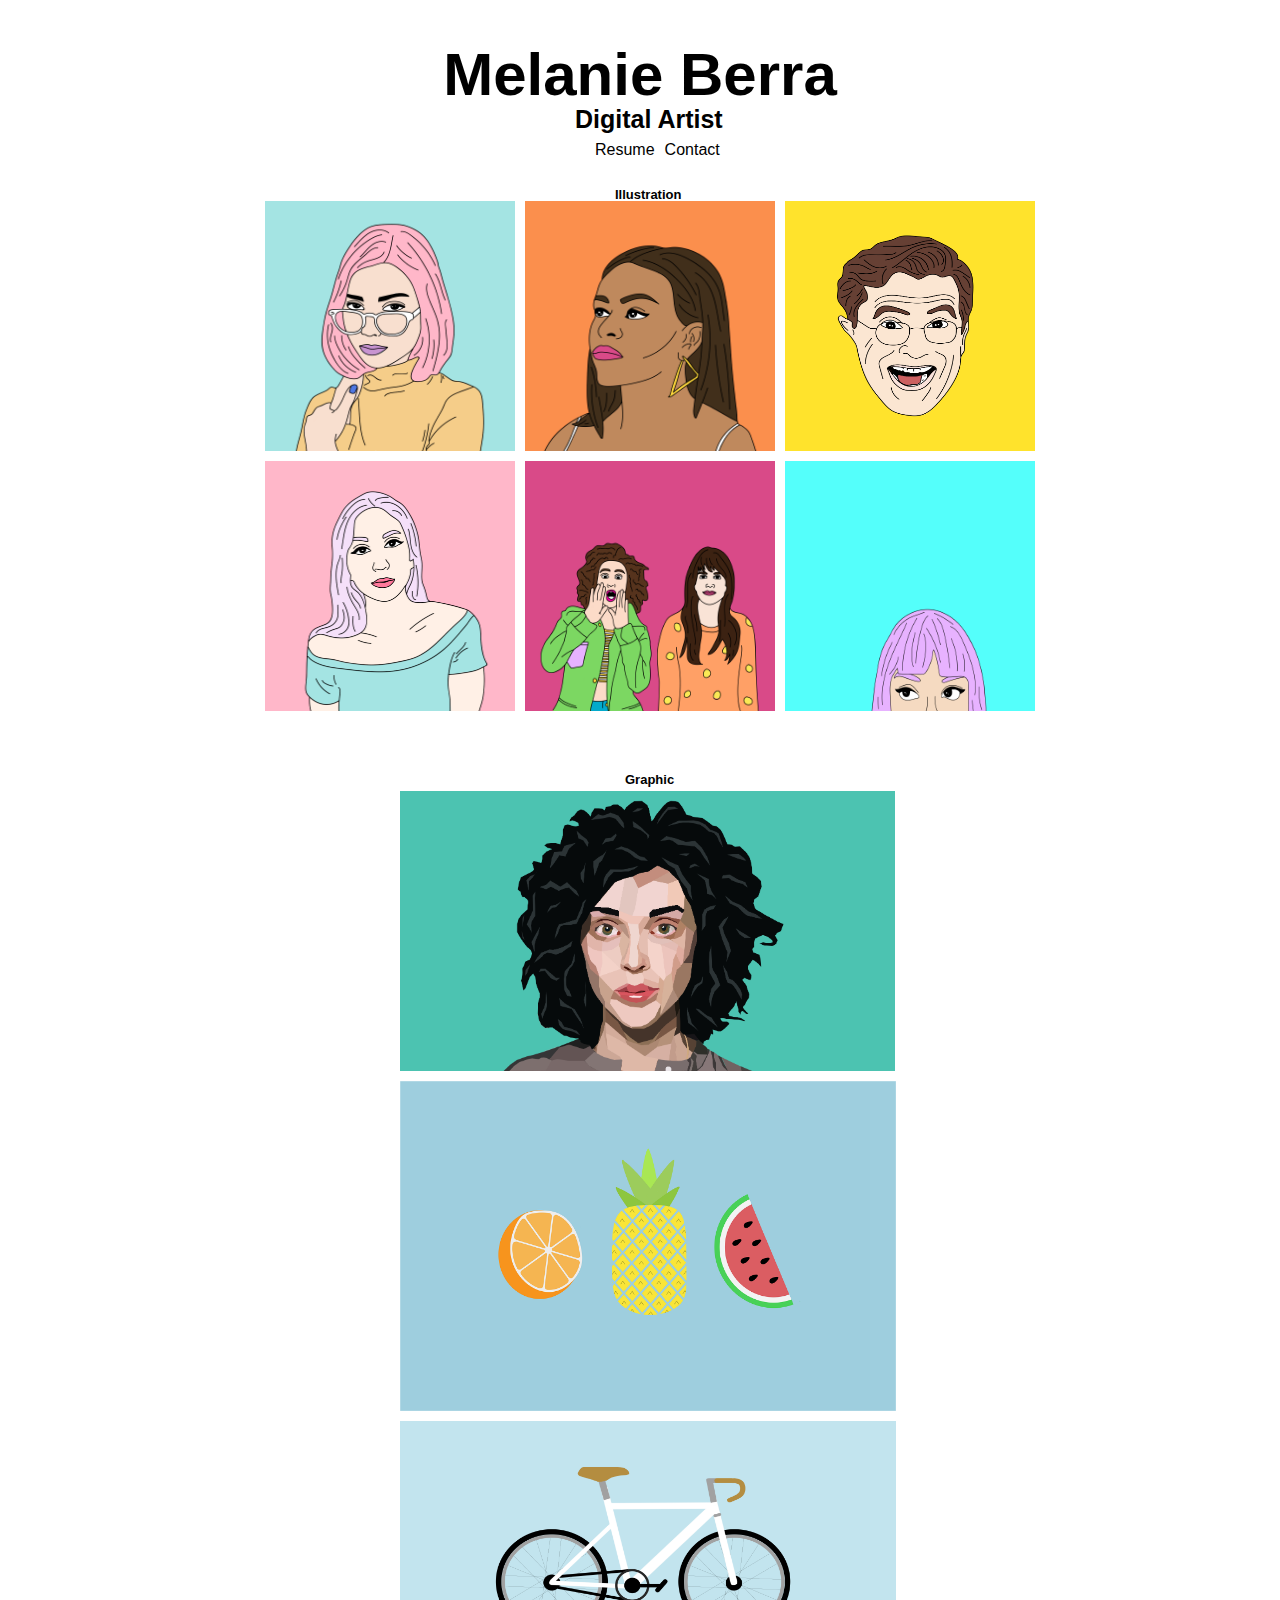
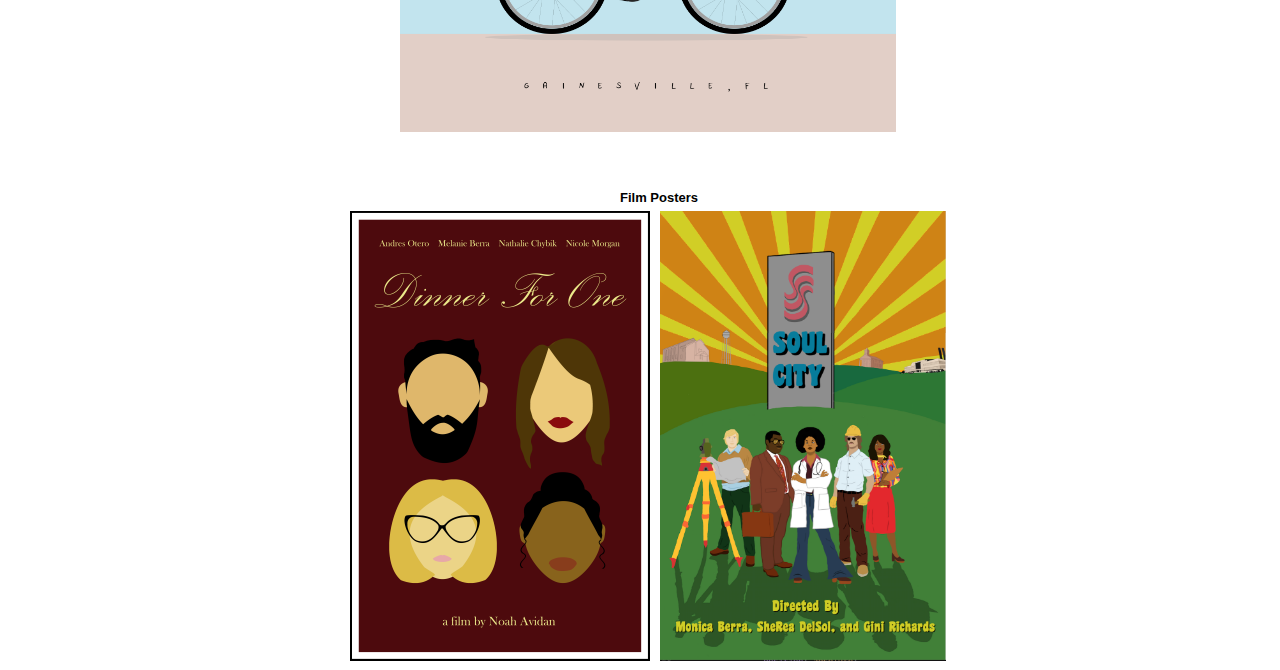
==== portfolio_website/index.html @ 70b6f41b "Add files via upload" ====
<!doctype html>
<html>
<head>
<meta charset="UTF-8">
<title>Melanie Berra</title>
<link rel="stylesheet" type="text/css" href="styles.css">
</head>

<body>

<h1>Melanie Berra</h1>
<h3>Digital Artist</h3>
<h4>Illustration</h4>
<h5>Graphic</h5>
<h6>Film Posters</h6>
	

<ul class="navigation">
  <li><a href="resume.html">Resume</a></li>
		<li><a href="contact.html">Contact</a></li>
	</ul>
	
	
<ul id="illustrations"> 
	<li> 
  <img src="images/BLAKE copy.png" width="250" height="250" alt=""/>
	</li>
	<li>	
    <img src="images/MICHELLEOBAMA copy.png" width="250" height="250" alt=""/>
    </li>
    <li>
    <img src="images/STEVENCOLBERT copy.png" width="250" height="250" alt=""/>
    </li>
</ul>

<ul id="illustrations2">
	<li>
    <img src="images/maddie_final copy.png" width="250" height="250" alt=""/> 
    </li>
    <li>
    <img src="images/broadcity_final copy.png" width="250" height="250" alt=""/> 
    </li>
    <li>
    <img src="images/melanie_final copy.png" width="250" height="250" alt=""/> 
    </li>
	</ul>

<ul id="graphic">
	<li>
    <img src="images/st. vincent graphic png 1 copy.png" width="495" height="280" alt=""/> 
    </li>
	
</ul>

<ul id="graphic2">
	<li>
    <img src="images/are you from florida 1 final copy.png" width="516" height="350" alt=""/> </li>
</ul>

<ul id="graphic3">
	<li>
    <img src="images/BIKE GAINESVILLE copy.png" width="496" height="311" alt=""/> </li>
</ul>
	
	
<ul id="filmposters">
	<li>
    <img src="images/dinner for one text shifts copy.png" width="300" height="" alt=""/> 
    </li>
    <li>
    <img src="images/soulcityposter.png" width="286" height="" alt=""/> 
    </li>
</ul>	
</body>


</html>
---- portfolio_website/styles.css ----
@charset "UTF-8";
/* CSS Document */

h1 {
	align-content: center;
	font-size: 60px;
}
h3 {
	align-content:center;
	position: absolute;
	font-size: 25px;
	left: 575px;
	top: 80px;
	
	}
h4 {
	align-content: center;
	position:absolute;
	left:615px;
	top: 170px;
	font-size: 13px;
}

h5 {
	align-content: center;
	position:absolute;
	left:625px;
	font-size: 13px;
	top:750px;
}

h6 {
	align-content:center;
	position:absolute;
	left:620px;
	font-size:13px;
	top:1760px;
}
	
	

body{
	font-family: Basic title font, "Trebuchet MS", Arial, sans-serif;
	text-align: center;		
}

#illustrations {display: inline-block;
				position: absolute;
				top:180px;
				left:220px;
				list-style-type: none;
}

#illustrations2{
	display:inline-block;
	position:absolute;
	left:220px;
	top:440px;
	list-style-type: none;
}
	
#graphic{
	display:inline-block;
	position:absolute;
	top:770px;
	left:355px;
	list-style-type:none;
}

#graphic2{
	display:inline-block;
	position:absolute;
	left:345px;
	top:1050px;
	list-style-type:none;
	
}

#graphic3{
	display:inline-block;
	position:absolute;
	left:355px;
	top:1400px;
	list-style-type:none;
}

#filmposters{
	display:inline-block;
	position:absolute;
	left:305px;
	top:1790px;
	list-style-type:none;
}

	
.navigation {
	
	position: absolute;
	left: 550px;
	top: 120px;
	list-style-type: none;
	width: 100%;
	
}

li{
	padding: 5px;
	float: left;
	text-align:center;
}

a {
	display:inline-block;
	color: black;
	text-decoration: none;
	
}
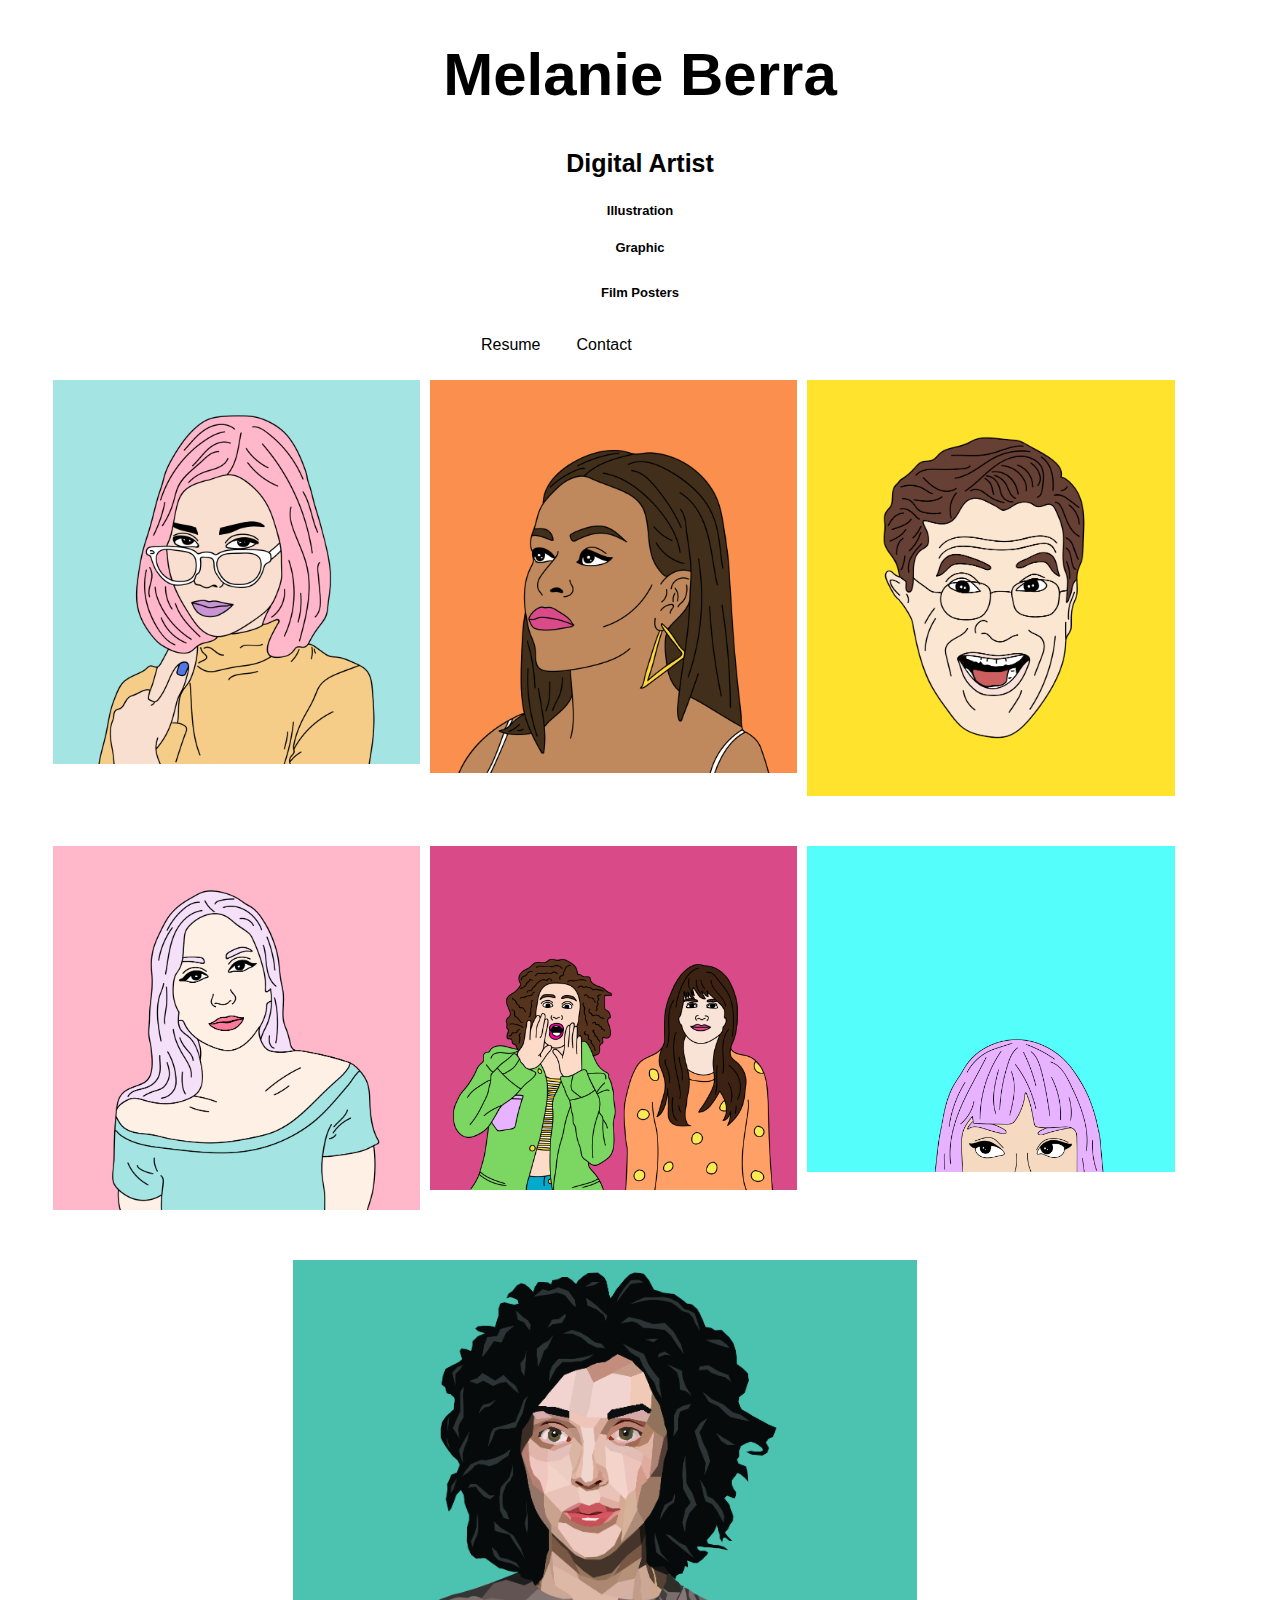
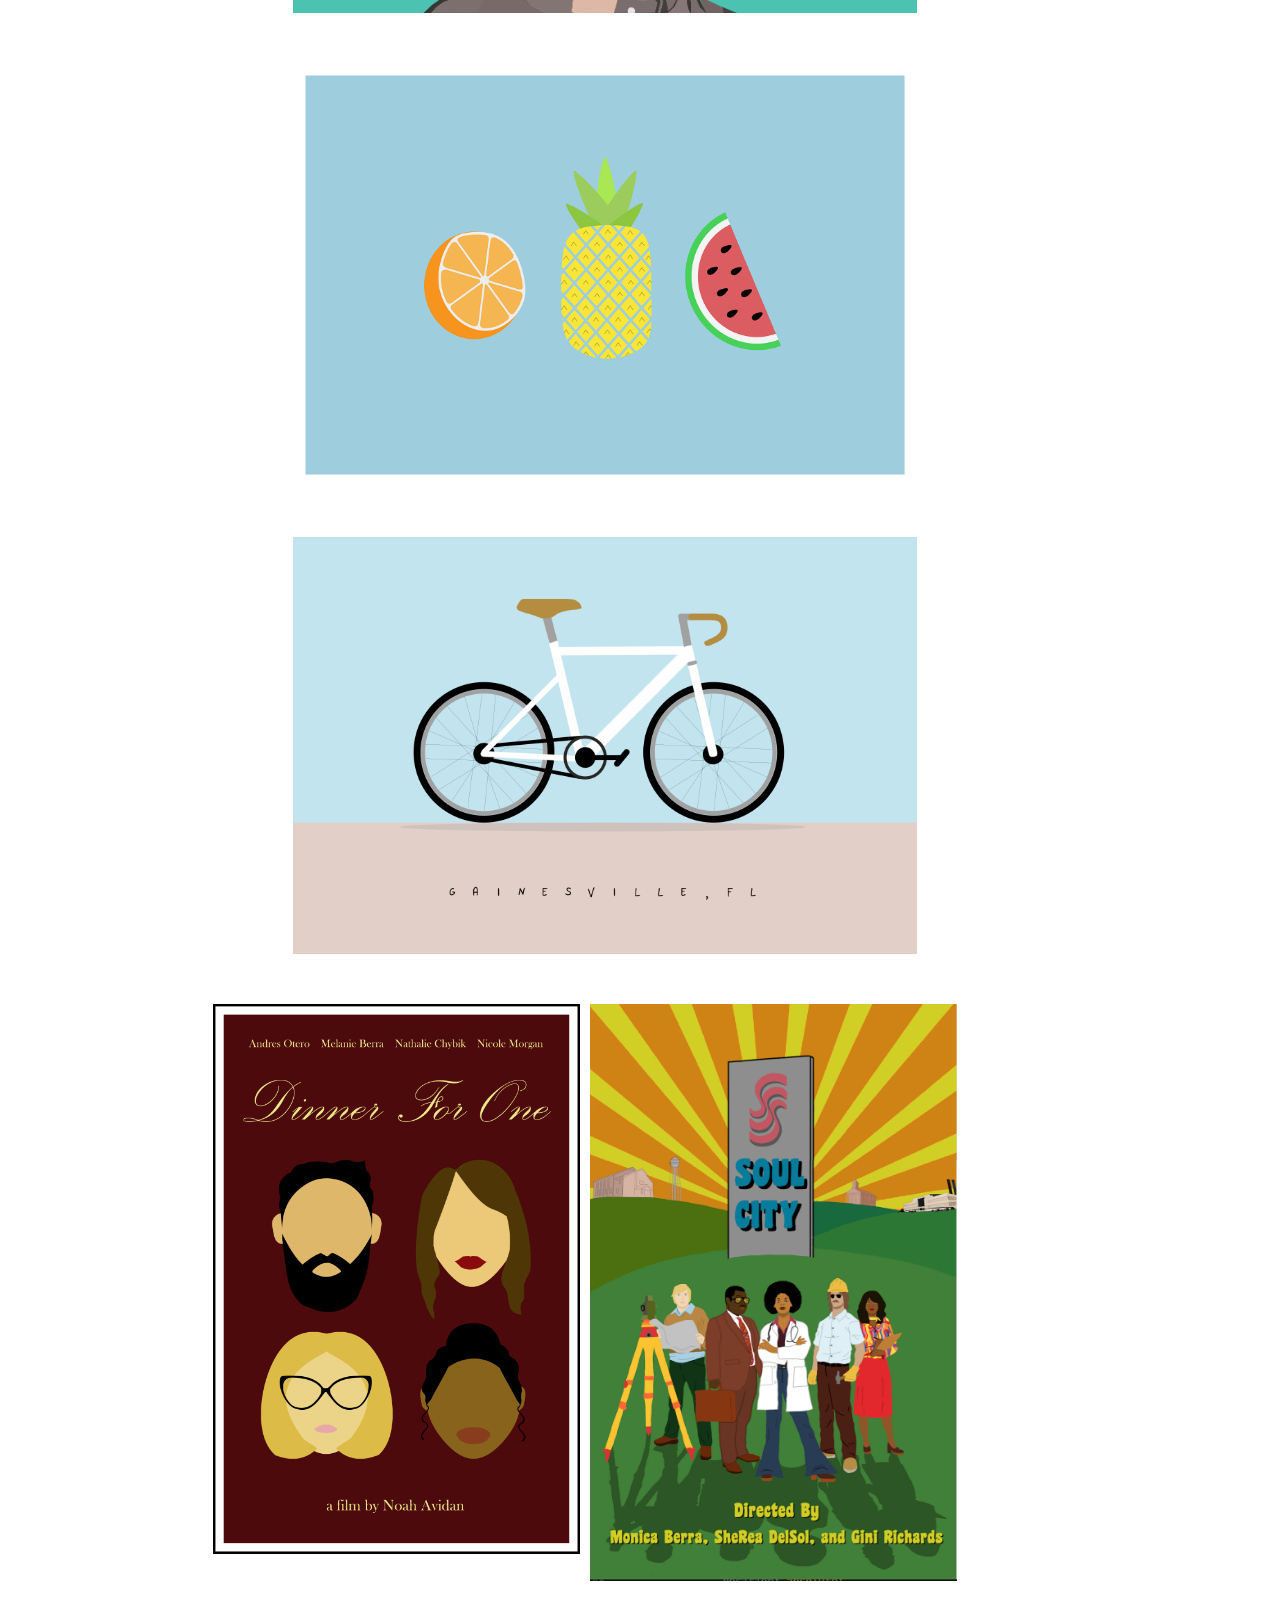
==== commit fe3782d4: "Add files via upload" ====
--- a/portfolio_website/index.html
+++ b/portfolio_website/index.html
@@ -17,58 +17,59 @@
 
 <ul class="navigation">
   <li><a href="resume.html">Resume</a></li>
+  
 		<li><a href="contact.html">Contact</a></li>
 	</ul>
 	
 	
-<ul id="illustrations"> 
+<ul  class="illustration">
 	<li> 
-  <img src="images/BLAKE copy.png" width="250" height="250" alt=""/>
+  <img src="images/BLAKE copy.png"  alt=""/> 
 	</li>
 	<li>	
-    <img src="images/MICHELLEOBAMA copy.png" width="250" height="250" alt=""/>
+    <img src="images/MICHELLEOBAMA copy.png" alt=""/> 
     </li>
     <li>
-    <img src="images/STEVENCOLBERT copy.png" width="250" height="250" alt=""/>
+    <img src="images/STEVENCOLBERT copy.png" alt=""/> 
     </li>
 </ul>
 
-<ul id="illustrations2">
+<ul  class="illustration">
 	<li>
-    <img src="images/maddie_final copy.png" width="250" height="250" alt=""/> 
+    <img src="images/maddie_final copy.png"  alt=""/>  
     </li>
     <li>
-    <img src="images/broadcity_final copy.png" width="250" height="250" alt=""/> 
+    <img src="images/broadcity_final copy.png" alt=""/>  
     </li>
     <li>
-    <img src="images/melanie_final copy.png" width="250" height="250" alt=""/> 
+    <img src="images/melanie_final copy.png" alt=""/>  
     </li>
 	</ul>
 
-<ul id="graphic">
+<ul class= "graphic">
 	<li>
-    <img src="images/st. vincent graphic png 1 copy.png" width="495" height="280" alt=""/> 
+    <img src="images/st. vincent graphic png 1 copy.png"  alt=""/> 
     </li>
 	
 </ul>
 
-<ul id="graphic2">
+<ul class= "graphic">
 	<li>
-    <img src="images/are you from florida 1 final copy.png" width="516" height="350" alt=""/> </li>
+    <img src="images/are you from florida 1 final copy.png"  alt=""/> </li>
 </ul>
 
-<ul id="graphic3">
+<ul class= "graphic">
 	<li>
-    <img src="images/BIKE GAINESVILLE copy.png" width="496" height="311" alt=""/> </li>
+    <img src="images/BIKE GAINESVILLE copy.png"  alt=""/> </li>
 </ul>
 	
 	
-<ul id="filmposters">
+<ul class= filmposter>
 	<li>
-    <img src="images/dinner for one text shifts copy.png" width="300" height="" alt=""/> 
+    <img src="images/dinner for one text shifts copy.png"  alt=""/> 
     </li>
     <li>
-    <img src="images/soulcityposter.png" width="286" height="" alt=""/> 
+    <img src="images/soulcityposter.png"  alt=""/> 
     </li>
 </ul>	
 </body>
--- a/portfolio_website/styles.css
+++ b/portfolio_website/styles.css
@@ -4,44 +4,43 @@
 h1 {
 	align-content: center;
 	font-size: 60px;
+	text-align: center;	
 }
 h3 {
 	align-content:center;
-	position: absolute;
 	font-size: 25px;
 	left: 575px;
 	top: 80px;
+	text-align: center;
 	
 	}
 h4 {
 	align-content: center;
-	position:absolute;
-	left:615px;
-	top: 170px;
 	font-size: 13px;
+	text-align: center;
 }
 
 h5 {
 	align-content: center;
-	position:absolute;
 	left:625px;
 	font-size: 13px;
 	top:750px;
+	text-align: center;
 }
 
 h6 {
 	align-content:center;
-	position:absolute;
 	left:620px;
 	font-size:13px;
 	top:1760px;
+	text-align: center;
 }
 	
 	
 
 body{
 	font-family: Basic title font, "Trebuchet MS", Arial, sans-serif;
-	text-align: center;		
+	/*text-align: center;*/		
 }
 
 #illustrations {display: inline-block;
@@ -57,6 +56,15 @@
 	left:220px;
 	top:440px;
 	list-style-type: none;
+}
+
+.illustration{
+	display: inline-block;
+	list-style-type: none;
+}
+
+.illustration img {
+	width: 100%;
 }
 	
 #graphic{
@@ -84,6 +92,17 @@
 	list-style-type:none;
 }
 
+.graphic {
+	display: inline-block;
+	list-style-type: none;
+}
+
+.graphic img {
+	width: 170%;
+	padding-left: 15em;
+	
+}
+
 #filmposters{
 	display:inline-block;
 	position:absolute;
@@ -91,15 +110,26 @@
 	top:1790px;
 	list-style-type:none;
 }
+.filmposter  {
+	display: inline-block;
+	list-style-type: none;
+	
+		
+}
+
+.filmposter img {
+	width: 100%;
+	padding-left: 10em;
+}
 
 	
 .navigation {
 	
-	position: absolute;
-	left: 550px;
-	top: 120px;
+
 	list-style-type: none;
-	width: 100%;
+	width: 22%;
+	text-align: center;
+
 	
 }
 
@@ -107,11 +137,40 @@
 	padding: 5px;
 	float: left;
 	text-align:center;
+	width: 30%;
+	/*display: inline-block;*/
+	vertical-align: top;
+	
 }
 
 a {
 	display:inline-block;
 	color: black;
 	text-decoration: none;
+	padding-left: 26em;
 	
+}
+
+@media screen and (max-width: 600px) {.navigation {
+	list-style-type: none;
+	background color: #FFFFFF;
+	}
+	
+	}
+	
+	
+	.navigation a {
+		width: 100%;
+		display: block;
+		text-decoration: none;
+	}
+	
+	.illustration img {
+		width:100%;
+	}
+
+.graphic img {
+	width: 170%;
+	
+}
 }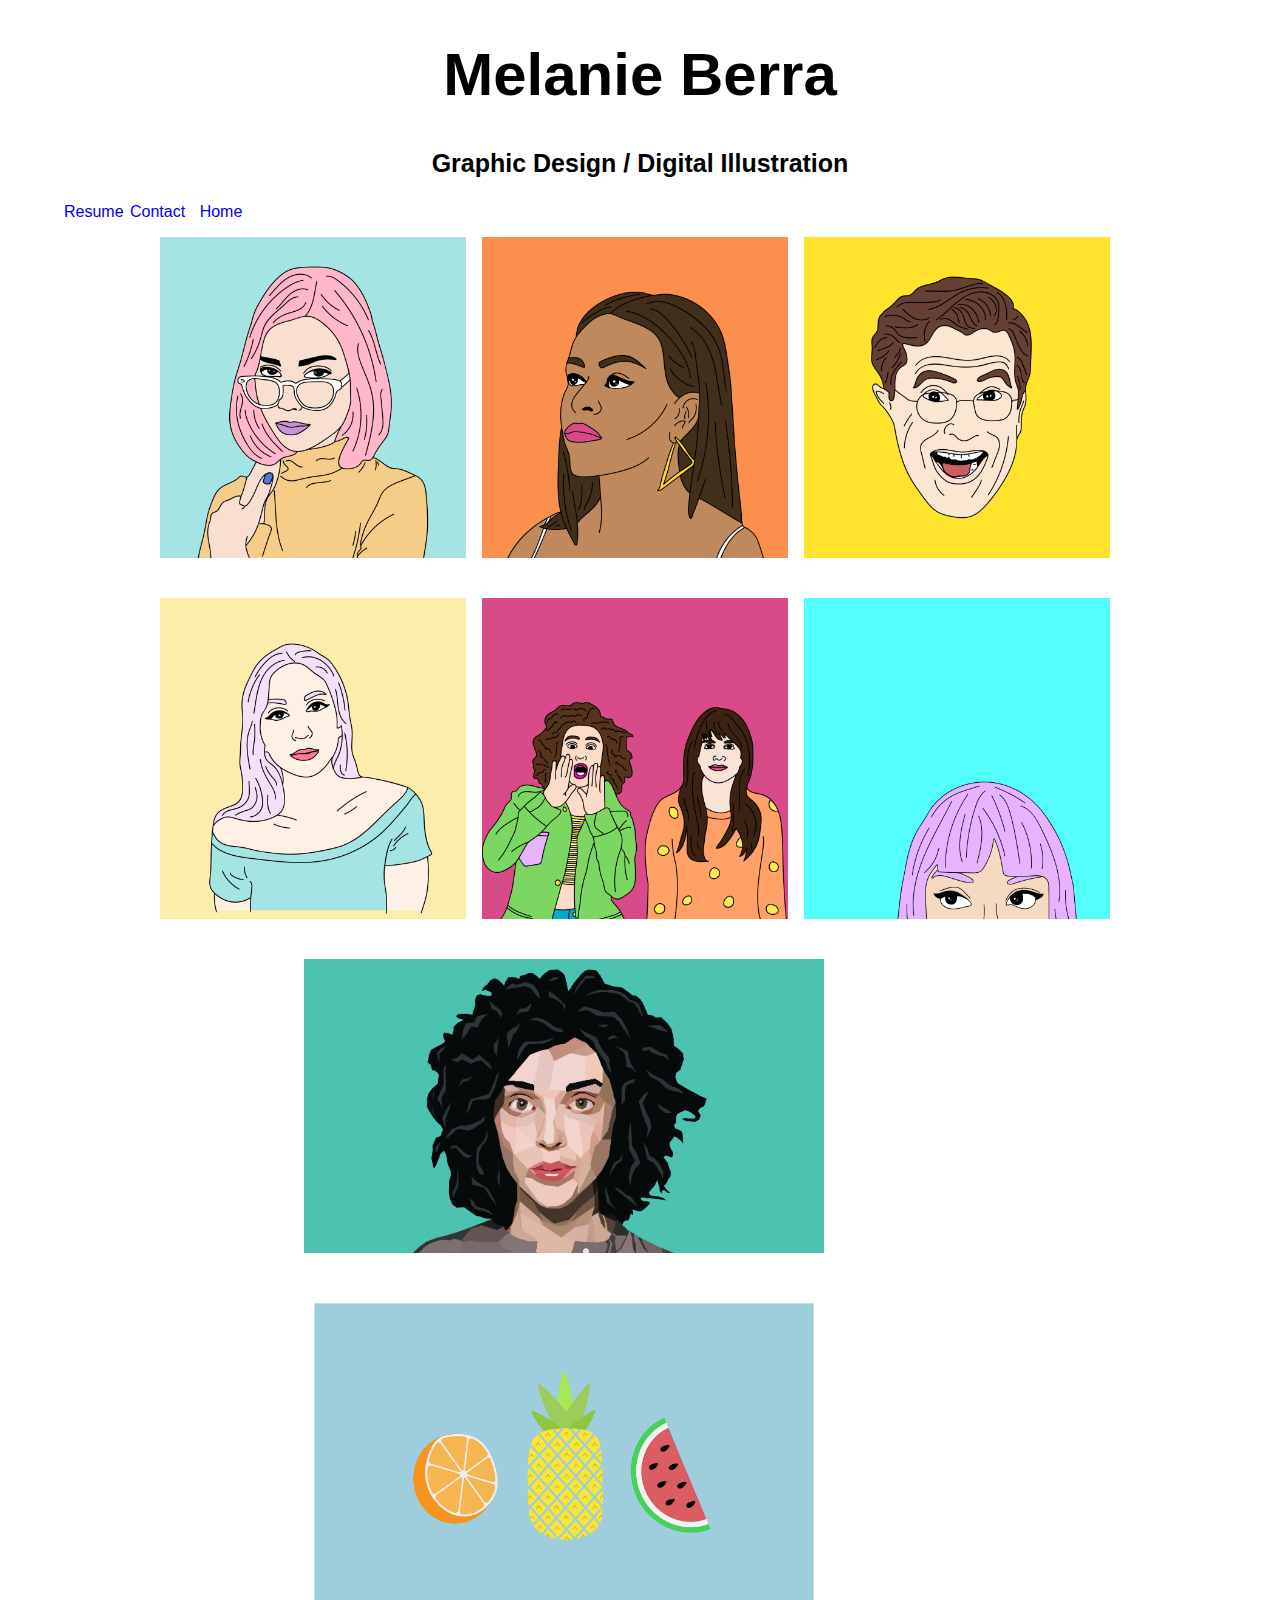
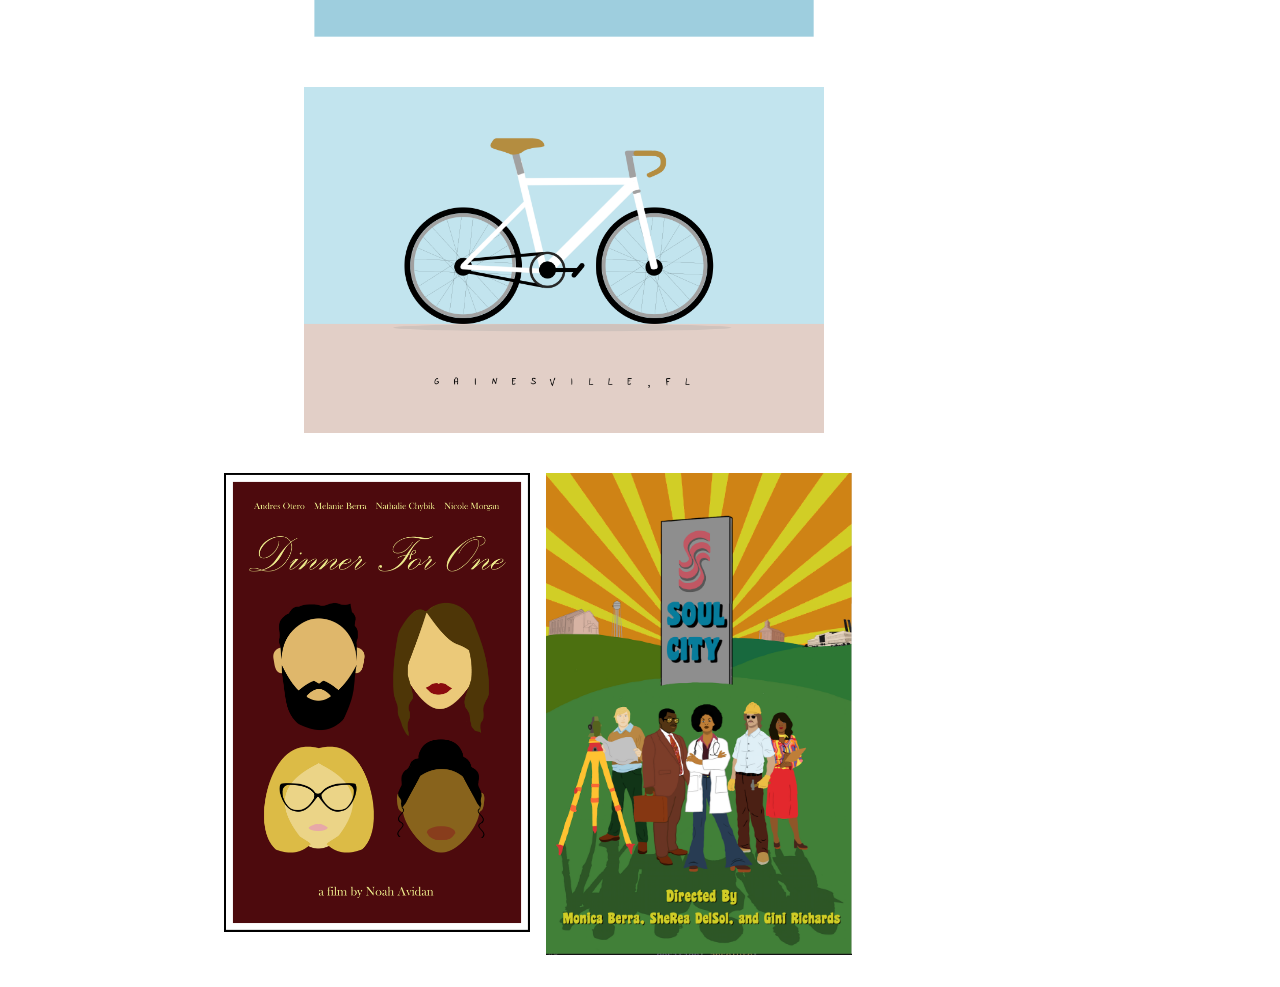
==== commit 84635272: "Add files via upload" ====
--- a/portfolio_website/index.html
+++ b/portfolio_website/index.html
@@ -9,25 +9,29 @@
 <body>
 
 <h1>Melanie Berra</h1>
-<h3>Digital Artist</h3>
-<h4>Illustration</h4>
-<h5>Graphic</h5>
-<h6>Film Posters</h6>
+<h3>Graphic Design / Digital Illustration</h3>
+
+
+
 	
 
-<ul class="navigation">
+<ul class="navigation"
+ >
   <li><a href="resume.html">Resume</a></li>
   
 		<li><a href="contact.html">Contact</a></li>
+		<li> <a href="index.html">Home</a></li>
 	</ul>
+
+
 	
 	
 <ul  class="illustration">
 	<li> 
-  <img src="images/BLAKE copy.png"  alt=""/> 
+  <img src="images/BLAKE copy.png"   alt=""/> 
 	</li>
 	<li>	
-    <img src="images/MICHELLEOBAMA copy.png" alt=""/> 
+    <img src="images/MICHELLEOBAMA copy.png" >
     </li>
     <li>
     <img src="images/STEVENCOLBERT copy.png" alt=""/> 
--- a/portfolio_website/styles.css
+++ b/portfolio_website/styles.css
@@ -7,35 +7,12 @@
 	text-align: center;	
 }
 h3 {
-	align-content:center;
+	align-content: center;
 	font-size: 25px;
-	left: 575px;
-	top: 80px;
 	text-align: center;
 	
 	}
-h4 {
-	align-content: center;
-	font-size: 13px;
-	text-align: center;
-}
 
-h5 {
-	align-content: center;
-	left:625px;
-	font-size: 13px;
-	top:750px;
-	text-align: center;
-}
-
-h6 {
-	align-content:center;
-	left:620px;
-	font-size:13px;
-	top:1760px;
-	text-align: center;
-}
-	
 	
 
 body{
@@ -127,34 +104,38 @@
 	
 
 	list-style-type: none;
-	width: 22%;
+	width: 200px;
 	text-align: center;
-
 	
 }
 
 li{
-	padding: 5px;
+	display: block; 
+	color: #000;
+	padding:0;
 	float: left;
 	text-align:center;
-	width: 30%;
+	width: 25%;
 	/*display: inline-block;*/
-	vertical-align: top;
+	vertical-align: top; 
+	padding-left: 1em;
 	
 }
 
 a {
-	display:inline-block;
-	color: black;
-	text-decoration: none;
-	padding-left: 26em;
+	list-style-type:none;
+	margin:0;
+	padding:0;
+	width:25%;	
 	
 }
 
 @media screen and (max-width: 600px) {.navigation {
 	list-style-type: none;
 	background color: #FFFFFF;
+	
 	}
+
 	
 	}
 	
@@ -163,10 +144,17 @@
 		width: 100%;
 		display: block;
 		text-decoration: none;
+		text-align: center; 
+	
 	}
+
+.navigation a:hover {color: #FDA6F9;}
+
+
 	
 	.illustration img {
 		width:100%;
+		padding-left: 6em;
 	}
 
 .graphic img {
